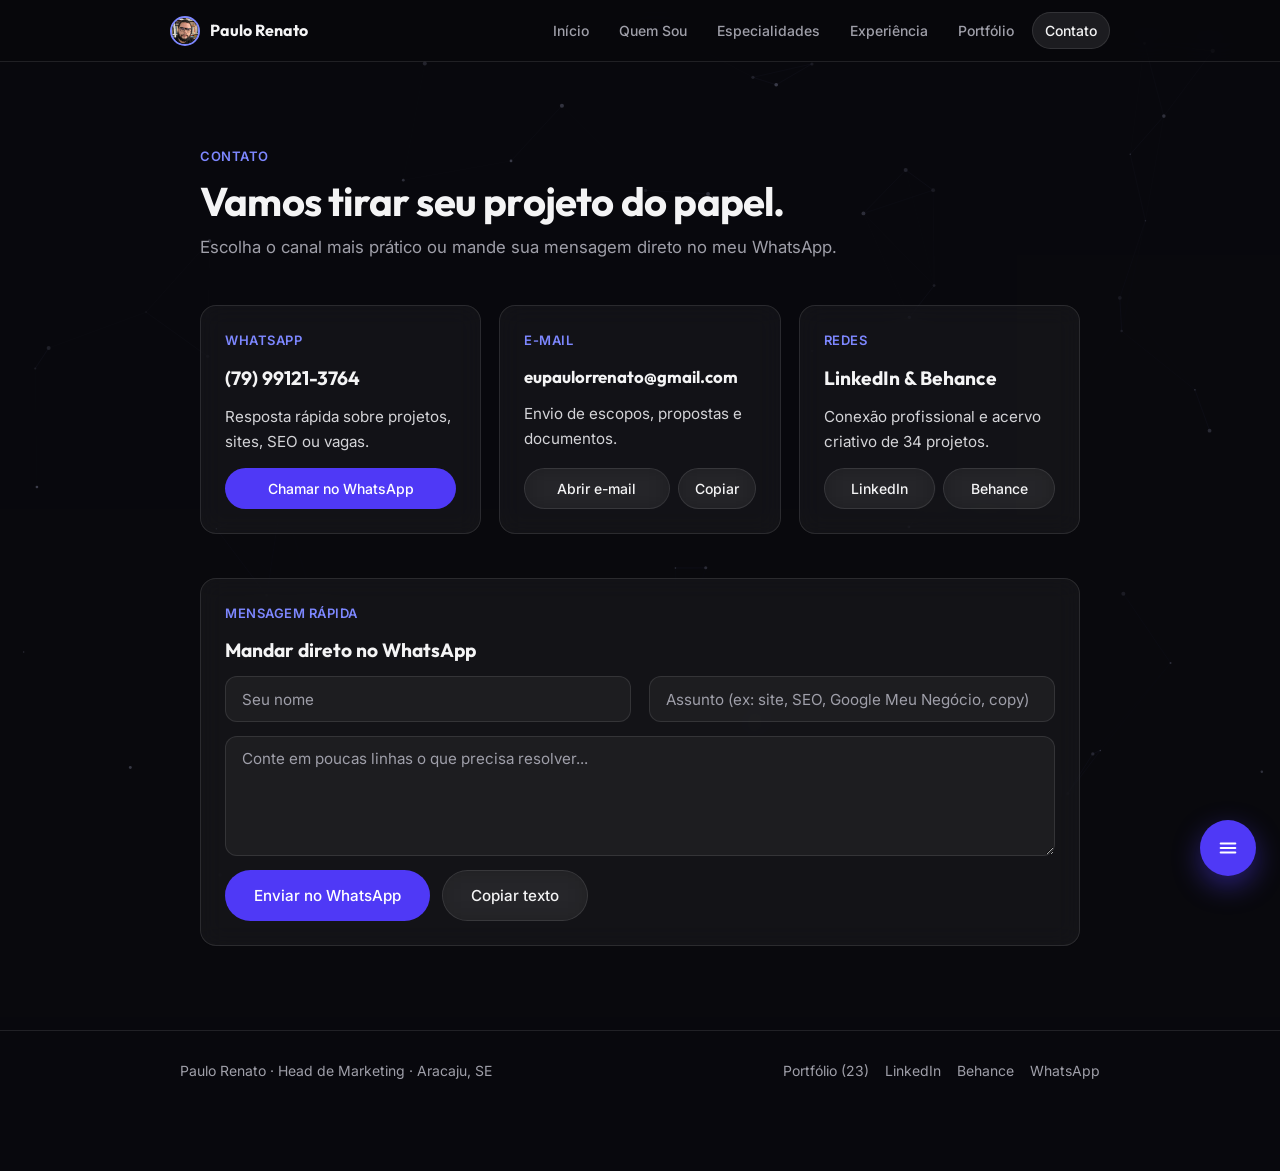
==== contato.html @ 4b86f22a "meu portfolio" ====
<!DOCTYPE html>
<html lang="pt-BR">
<head>
  <meta charset="UTF-8">
  <meta name="viewport" content="width=device-width, initial-scale=1.0">
  <title>Contato | Paulo Renato</title>
  <meta name="description" content="Canais diretos de contato de Paulo Renato: WhatsApp, e-mail, LinkedIn e Behance.">
  <link rel="preconnect" href="https://fonts.googleapis.com">
  <link rel="preconnect" href="https://fonts.gstatic.com" crossorigin>
  <link href="https://fonts.googleapis.com/css2?family=Inter:wght@400;500;600&family=Outfit:wght@600;700;800&display=swap" rel="stylesheet">
  <link rel="stylesheet" href="css/styles.css">
  <script>if(localStorage.getItem('pr_site_theme')==='light')document.documentElement.dataset.theme='light';</script>
</head>
<body data-page="contato">
  <div id="app-shell" class="app-shell">
    <main id="page-root"></main>
  </div>
  <script type="module" src="js/pages.js"></script>
</body>
</html>
---- css/styles.css ----
:root {
  --font-heading: 'Outfit', -apple-system, BlinkMacSystemFont, sans-serif;
  --font-sans: 'Inter', -apple-system, BlinkMacSystemFont, 'Segoe UI', sans-serif;

  /* Dark Theme (Default, inspired by heikkihellgren.dev) */
  --bg-canvas: #07070c;
  --bg-section: rgba(10, 10, 14, 0.72);
  --bg-nav: rgba(9, 9, 13, 0.76);
  --bg-card: rgba(255, 255, 255, 0.045);
  --bg-card-hover: rgba(255, 255, 255, 0.085);
  --bg-pill: rgba(24, 24, 27, 0.86);
  --border: rgba(255, 255, 255, 0.1);
  --border-hover: rgba(255, 255, 255, 0.22);
  --text-primary: #f4f4f5;
  --text-body: #d4d4d8;
  --text-muted: #9f9fa9;
  --accent-indigo: #7d87ff;
  --accent-purple: #c07eff;
  --accent-pink: #fb64b6;
  --accent-emerald: #00d294;
  --fab-closed: #4f39f6;
  --fab-open: #fb2c36;
  --ring-border: #18181b;
  --shadow-glow: 0 0 24px rgba(99, 102, 241, 0.28);
  --gradient-brand: linear-gradient(90deg, #7d87ff 0%, #c07eff 50%, #fb64b6 100%);
}

html[data-theme="light"] {
  --bg-canvas: #fafafa;
  --bg-section: rgba(244, 244, 246, 0.82);
  --bg-nav: rgba(250, 250, 252, 0.88);
  --bg-card: rgba(255, 255, 255, 0.88);
  --bg-card-hover: #ffffff;
  --bg-pill: rgba(255, 255, 255, 0.94);
  --border: #e4e4e7;
  --border-hover: #c4c4cc;
  --text-primary: #18181b;
  --text-body: #3f3f46;
  --text-muted: #52525c;
  --accent-indigo: #4f39f6;
  --accent-purple: #9810fa;
  --accent-pink: #e30076;
  --accent-emerald: #00a544;
  --ring-border: #ffffff;
  --shadow-glow: 0 8px 28px rgba(79, 57, 246, 0.14);
  --gradient-brand: linear-gradient(90deg, #4f39f6 0%, #9810fa 50%, #e30076 100%);
}

*,
*::before,
*::after {
  box-sizing: border-box;
}

html {
  scroll-behavior: smooth;
}

html,
body {
  margin: 0;
  padding: 0;
  background-color: var(--bg-canvas);
  color: var(--text-primary);
  font-family: var(--font-sans);
  font-size: 16px;
  font-weight: 400;
  line-height: 1.65;
  -webkit-font-smoothing: antialiased;
  -moz-osx-font-smoothing: grayscale;
  overflow-x: hidden;
  transition: background-color 0.25s ease, color 0.25s ease;
}

h1, h2, h3, h4, p, ul, ol {
  margin: 0;
}

a {
  color: inherit;
  text-decoration: none;
}

img {
  display: block;
  max-width: 100%;
}

button,
input,
textarea,
select {
  font-family: var(--font-sans);
}

a:focus-visible,
button:focus-visible,
input:focus-visible,
textarea:focus-visible,
select:focus-visible {
  outline: 2px solid var(--accent-indigo);
  outline-offset: 2px;
}

/* =========================================================
   STARFIELD CANVAS BACKGROUND
   ========================================================= */
#starfield-canvas {
  position: fixed;
  inset: 0;
  width: 100%;
  height: 100%;
  z-index: 0;
  pointer-events: none;
  transition: opacity 0.45s ease;
}

body.focus-mode #starfield-canvas {
  opacity: 0;
}

.app-shell {
  position: relative;
  z-index: 1;
  min-height: 100svh;
  display: flex;
  flex-direction: column;
}

/* =========================================================
   SUBPAGE MINIMAL HEADER
   ========================================================= */
.subpage-header {
  position: sticky;
  top: 0;
  z-index: 40;
  background: var(--bg-nav);
  backdrop-filter: blur(14px);
  -webkit-backdrop-filter: blur(14px);
  border-bottom: 1px solid var(--border);
}

.subpage-header-inner {
  max-width: 980px;
  margin: 0 auto;
  padding: 12px 20px;
  display: flex;
  align-items: center;
  justify-content: space-between;
  gap: 16px;
}

.brand-chip {
  display: inline-flex;
  align-items: center;
  gap: 10px;
  font-family: var(--font-heading);
  font-weight: 700;
  font-size: 1rem;
  color: var(--text-primary);
}

.brand-chip-img {
  width: 30px;
  height: 30px;
  border-radius: 9999px;
  object-fit: cover;
  object-position: center 18%;
  border: 2px solid var(--accent-indigo);
}

.top-links {
  display: flex;
  align-items: center;
  gap: 6px;
}

.top-link {
  padding: 6px 12px;
  border-radius: 9999px;
  font-size: 0.875rem;
  font-weight: 500;
  color: var(--text-muted);
  transition: color 0.15s ease, background-color 0.15s ease;
}

.top-link:hover {
  color: var(--text-primary);
  background: var(--bg-card);
}

.top-link.is-active {
  color: var(--text-primary);
  background: var(--bg-card-hover);
  border: 1px solid var(--border);
}

.mobile-page-tag {
  display: none;
  font-size: 0.8125rem;
  font-weight: 500;
  color: var(--text-muted);
  padding: 4px 10px;
  border-radius: 9999px;
  border: 1px solid var(--border);
  background: var(--bg-card);
}

@media (max-width: 859px) {
  .top-links {
    display: none;
  }
  .mobile-page-tag {
    display: inline-flex;
    align-items: center;
  }
}

/* =========================================================
   HERO (Mirroring heikkihellgren.dev)
   ========================================================= */
.hero-stage {
  min-height: calc(100svh - 62px);
  display: flex;
  flex-direction: column;
  align-items: center;
  justify-content: center;
  text-align: center;
  padding: 32px 20px;
}

.portrait-wrap {
  position: relative;
  width: 152px;
  height: 152px;
  margin-bottom: 28px;
}

.portrait-glow {
  position: absolute;
  inset: -6px;
  border-radius: 9999px;
  background: linear-gradient(135deg, var(--accent-indigo), var(--accent-purple), var(--accent-pink));
  filter: blur(20px);
  opacity: 0.62;
  transition: opacity 0.4s ease, transform 0.4s ease;
  z-index: 0;
}

.portrait-wrap:hover .portrait-glow {
  opacity: 0.9;
  transform: scale(1.04);
}

.portrait-img {
  position: relative;
  z-index: 1;
  width: 100%;
  height: 100%;
  border-radius: 9999px;
  object-fit: cover;
  object-position: center 18%;
  border: 4px solid var(--ring-border);
  box-shadow: 0 20px 50px rgba(0, 0, 0, 0.5);
  transition: transform 0.4s ease;
}

.portrait-wrap:hover .portrait-img {
  transform: scale(1.02);
}

.hero-h1 {
  font-family: var(--font-heading);
  font-size: clamp(2.35rem, 6.2vw, 4.5rem);
  font-weight: 700;
  line-height: 1.06;
  letter-spacing: -0.025em;
  color: var(--text-primary);
  margin-bottom: 18px;
}

.gradient-text {
  background: var(--gradient-brand);
  -webkit-background-clip: text;
  background-clip: text;
  color: transparent;
}

.typing-line {
  font-size: clamp(1.08rem, 2.5vw, 1.45rem);
  font-weight: 500;
  color: var(--text-muted);
  margin-bottom: 34px;
  min-height: 2em;
}

.typing-word {
  color: var(--accent-indigo);
  font-weight: 600;
}

.typing-cursor {
  display: inline-block;
  margin-left: 2px;
  color: var(--accent-purple);
  animation: blink-cursor 0.9s steps(2, start) infinite;
}

@keyframes blink-cursor {
  to { opacity: 0; }
}

.hero-ctas {
  display: flex;
  flex-wrap: wrap;
  align-items: center;
  justify-content: center;
  gap: 14px;
}

/* =========================================================
   PILL BUTTONS & STATUS BADGE
   ========================================================= */
.pill-btn {
  display: inline-flex;
  align-items: center;
  justify-content: center;
  gap: 10px;
  min-height: 48px;
  padding: 12px 28px;
  border-radius: 9999px;
  background: var(--bg-card);
  backdrop-filter: blur(12px);
  -webkit-backdrop-filter: blur(12px);
  border: 1px solid var(--border);
  color: var(--text-primary);
  font-size: 0.95rem;
  font-weight: 500;
  cursor: pointer;
  transition: transform 0.18s ease, background-color 0.18s ease, border-color 0.18s ease, box-shadow 0.18s ease;
}

.pill-btn:hover {
  background: var(--bg-card-hover);
  border-color: var(--border-hover);
  transform: scale(1.03);
  box-shadow: var(--shadow-glow);
}

.pill-btn--secondary {
  background: rgba(24, 24, 27, 0.55);
  color: var(--text-body);
}

html[data-theme="light"] .pill-btn--secondary {
  background: rgba(255, 255, 255, 0.85);
}

.pill-btn--accent {
  background: var(--fab-closed);
  border-color: transparent;
  color: #ffffff;
}

.pill-btn--accent:hover {
  background: #432dd7;
  color: #ffffff;
}

.pill-btn--sm {
  min-height: 38px;
  padding: 8px 16px;
  font-size: 0.875rem;
}

.status-pill {
  margin-top: 32px;
  display: inline-flex;
  align-items: center;
  gap: 10px;
  padding: 8px 18px;
  border-radius: 9999px;
  background: var(--bg-card);
  border: 1px solid var(--border);
  font-size: 0.875rem;
  color: var(--text-muted);
}

.status-dot {
  position: relative;
  width: 8px;
  height: 8px;
  border-radius: 9999px;
  background: var(--accent-emerald);
  flex-shrink: 0;
}

.status-dot::after {
  content: "";
  position: absolute;
  inset: 0;
  border-radius: 9999px;
  background: var(--accent-emerald);
  animation: ping-dot 1.8s cubic-bezier(0, 0, 0.2, 1) infinite;
}

@keyframes ping-dot {
  75%, 100% {
    transform: scale(2.4);
    opacity: 0;
  }
}

/* =========================================================
   SECTIONS & GLASS CARDS
   ========================================================= */
.content-backdrop {
  background: var(--bg-section);
  border-top: 1px solid var(--border);
}

.container {
  max-width: 920px;
  margin: 0 auto;
  padding: clamp(44px, 7vw, 84px) 20px;
  display: flex;
  flex-direction: column;
  gap: 44px;
}

.container--wide {
  max-width: 980px;
}

.section-head {
  display: flex;
  flex-direction: column;
  gap: 10px;
}

.section-eyebrow {
  display: inline-flex;
  align-items: center;
  gap: 8px;
  font-size: 0.8125rem;
  font-weight: 600;
  letter-spacing: 0.04em;
  text-transform: uppercase;
  color: var(--accent-indigo);
}

.section-title {
  font-family: var(--font-heading);
  font-size: clamp(1.75rem, 3.6vw, 2.5rem);
  font-weight: 700;
  line-height: 1.15;
  letter-spacing: -0.02em;
  color: var(--text-primary);
}

.section-lead {
  font-size: 1.05rem;
  color: var(--text-muted);
  max-width: 68ch;
}

.glass-card {
  background: var(--bg-card);
  backdrop-filter: blur(12px);
  -webkit-backdrop-filter: blur(12px);
  border: 1px solid var(--border);
  border-radius: 16px;
  padding: 24px;
  display: flex;
  flex-direction: column;
  gap: 14px;
  transition: border-color 0.2s ease, background-color 0.2s ease, box-shadow 0.2s ease;
}

.glass-card:hover {
  border-color: var(--border-hover);
  background: var(--bg-card-hover);
}

.grid-2 {
  display: grid;
  grid-template-columns: repeat(2, minmax(0, 1fr));
  gap: 18px;
}

.grid-3 {
  display: grid;
  grid-template-columns: repeat(3, minmax(0, 1fr));
  gap: 18px;
}

@media (max-width: 767px) {
  .portrait-wrap {
    width: 126px;
    height: 126px;
    margin-bottom: 22px;
  }
  .grid-2,
  .grid-3 {
    grid-template-columns: 1fr;
  }
  .glass-card {
    padding: 20px;
  }
}

.card-title {
  font-family: var(--font-heading);
  font-size: 1.2rem;
  font-weight: 700;
  line-height: 1.25;
  color: var(--text-primary);
}

.card-text {
  font-size: 0.95rem;
  color: var(--text-body);
}

.tag-row {
  display: flex;
  flex-wrap: wrap;
  gap: 8px;
}

.tag-pill {
  display: inline-flex;
  align-items: center;
  padding: 4px 12px;
  border-radius: 9999px;
  font-size: 0.78rem;
  font-weight: 500;
  color: var(--text-body);
  background: var(--bg-card);
  border: 1px solid var(--border);
}

/* =========================================================
   TIMELINE (Experiência)
   ========================================================= */
.timeline {
  position: relative;
  display: flex;
  flex-direction: column;
  gap: 20px;
  padding-left: 24px;
  border-left: 1px solid var(--border);
}

.timeline-item {
  position: relative;
}

.timeline-dot {
  position: absolute;
  left: -30px;
  top: 26px;
  width: 11px;
  height: 11px;
  border-radius: 9999px;
  background: var(--accent-indigo);
  border: 2px solid var(--bg-canvas);
  box-shadow: 0 0 12px rgba(125, 135, 255, 0.7);
}

.clean-list {
  list-style: none;
  padding: 0;
  display: flex;
  flex-direction: column;
  gap: 8px;
}

.clean-list li {
  position: relative;
  padding-left: 16px;
  color: var(--text-body);
  font-size: 0.9375rem;
}

.clean-list li::before {
  content: "";
  position: absolute;
  left: 0;
  top: 10px;
  width: 6px;
  height: 6px;
  border-radius: 9999px;
  background: var(--accent-purple);
}

/* =========================================================
   PORTFÓLIO BUTTONS (23 links diretos do Lnk.Bio)
   ========================================================= */
.filter-pills {
  display: flex;
  flex-wrap: wrap;
  gap: 8px;
}

.filter-pill {
  padding: 8px 16px;
  min-height: 40px;
  border-radius: 9999px;
  border: 1px solid var(--border);
  background: var(--bg-card);
  color: var(--text-muted);
  font-size: 0.875rem;
  font-weight: 500;
  cursor: pointer;
  transition: all 0.16s ease;
}

.filter-pill:hover {
  color: var(--text-primary);
  border-color: var(--border-hover);
}

.filter-pill.is-active {
  background: var(--fab-closed);
  border-color: var(--fab-closed);
  color: #ffffff;
}

.portfolio-links-grid {
  display: grid;
  grid-template-columns: repeat(2, minmax(0, 1fr));
  gap: 14px;
}

@media (max-width: 767px) {
  .portfolio-links-grid {
    grid-template-columns: 1fr;
  }
}

.portfolio-link-btn {
  display: flex;
  align-items: center;
  justify-content: space-between;
  gap: 14px;
  min-height: 68px;
  padding: 16px 20px;
  border-radius: 16px;
  background: var(--bg-card);
  backdrop-filter: blur(12px);
  -webkit-backdrop-filter: blur(12px);
  border: 1px solid var(--border);
  color: var(--text-primary);
  transition: transform 0.16s ease, border-color 0.16s ease, background-color 0.16s ease, box-shadow 0.16s ease;
}

.portfolio-link-btn:hover {
  transform: translateY(-2px);
  background: var(--bg-card-hover);
  border-color: var(--accent-indigo);
  box-shadow: var(--shadow-glow);
}

.portfolio-link-info {
  display: flex;
  flex-direction: column;
  gap: 4px;
  min-width: 0;
}

.portfolio-link-title {
  font-family: var(--font-heading);
  font-size: 0.98rem;
  font-weight: 600;
  line-height: 1.3;
  color: var(--text-primary);
}

.portfolio-link-meta {
  font-size: 0.8rem;
  color: var(--text-muted);
}

.portfolio-link-arrow {
  width: 36px;
  height: 36px;
  border-radius: 9999px;
  background: var(--bg-card);
  border: 1px solid var(--border);
  display: inline-flex;
  align-items: center;
  justify-content: center;
  color: var(--accent-indigo);
  flex-shrink: 0;
}

.portfolio-link-btn:hover .portfolio-link-arrow {
  background: var(--fab-closed);
  border-color: var(--fab-closed);
  color: #ffffff;
}

/* =========================================================
   FORMS & QUOTE BOX
   ========================================================= */
.input-field,
.textarea-field {
  width: 100%;
  padding: 12px 16px;
  border-radius: 12px;
  background: var(--bg-card);
  border: 1px solid var(--border);
  color: var(--text-primary);
  font-size: 0.95rem;
  min-height: 46px;
}

.input-field::placeholder,
.textarea-field::placeholder {
  color: var(--text-muted);
}

.textarea-field {
  min-height: 120px;
  resize: vertical;
}

.quote-box {
  padding: 18px 20px;
  border-radius: 12px;
  background: var(--bg-card);
  border: 1px solid var(--border);
  border-left: 3px solid var(--accent-indigo);
  white-space: pre-line;
  font-size: 0.92rem;
  color: var(--text-body);
}

/* =========================================================
   FLOATING NAVIGATION FAB (Exact mirror of heikkihellgren.dev)
   ========================================================= */
.fab-root {
  position: fixed;
  right: 24px;
  bottom: 24px;
  z-index: 60;
  display: flex;
  flex-direction: column;
  align-items: flex-end;
  gap: 10px;
}

.fab-menu {
  display: none;
  flex-direction: column;
  align-items: flex-end;
  gap: 8px;
  max-height: calc(100svh - 108px);
  overflow-y: auto;
  padding: 4px;
}

.fab-menu.is-open {
  display: flex;
}

.fab-pill {
  display: inline-flex;
  align-items: center;
  gap: 10px;
  padding: 9px 16px;
  border-radius: 9999px;
  background: var(--bg-pill);
  backdrop-filter: blur(16px);
  -webkit-backdrop-filter: blur(16px);
  border: 1px solid var(--border);
  color: var(--text-primary);
  font-size: 0.875rem;
  font-weight: 500;
  cursor: pointer;
  white-space: nowrap;
  box-shadow: 0 8px 24px rgba(0, 0, 0, 0.28);
  transition: transform 0.14s ease, border-color 0.14s ease;
}

.fab-pill:hover {
  transform: translateX(-2px);
  border-color: var(--accent-indigo);
}

.fab-pill.is-active {
  border-color: var(--accent-indigo);
  color: var(--accent-indigo);
}

.fab-pill--utility {
  font-size: 0.78rem;
  letter-spacing: 0.05em;
  text-transform: uppercase;
  color: var(--text-muted);
}

.fab-divider {
  width: 140px;
  height: 1px;
  background: var(--border);
  margin: 2px 0;
}

.fab-trigger {
  width: 56px;
  height: 56px;
  border-radius: 9999px;
  border: none;
  background: var(--fab-closed);
  color: #ffffff;
  display: inline-flex;
  align-items: center;
  justify-content: center;
  cursor: pointer;
  box-shadow: 0 10px 28px rgba(79, 57, 246, 0.45);
  transition: background-color 0.2s ease, transform 0.16s ease;
}

.fab-trigger:hover {
  transform: scale(1.05);
}

.fab-trigger.is-open {
  background: var(--fab-open);
  box-shadow: 0 10px 28px rgba(251, 44, 54, 0.42);
}

@media (max-width: 520px) {
  .fab-root {
    right: 16px;
    bottom: 16px;
  }
  .fab-pill {
    padding: 8px 14px;
    font-size: 0.8125rem;
  }
}

/* =========================================================
   FOOTER & TOAST
   ========================================================= */
.site-footer {
  margin-top: auto;
  border-top: 1px solid var(--border);
  background: var(--bg-section);
  padding: 28px 20px 88px 20px;
}

.footer-inner {
  max-width: 920px;
  margin: 0 auto;
  display: flex;
  flex-wrap: wrap;
  align-items: center;
  justify-content: space-between;
  gap: 16px;
  color: var(--text-muted);
  font-size: 0.875rem;
}

.footer-links {
  display: flex;
  flex-wrap: wrap;
  gap: 16px;
}

.footer-links a:hover {
  color: var(--text-primary);
}

.toast {
  position: fixed;
  left: 50%;
  bottom: 28px;
  transform: translateX(-50%);
  z-index: 80;
  padding: 10px 18px;
  border-radius: 9999px;
  background: var(--bg-pill);
  border: 1px solid var(--accent-emerald);
  color: var(--text-primary);
  font-size: 0.875rem;
  font-weight: 500;
  box-shadow: 0 10px 30px rgba(0, 0, 0, 0.35);
}
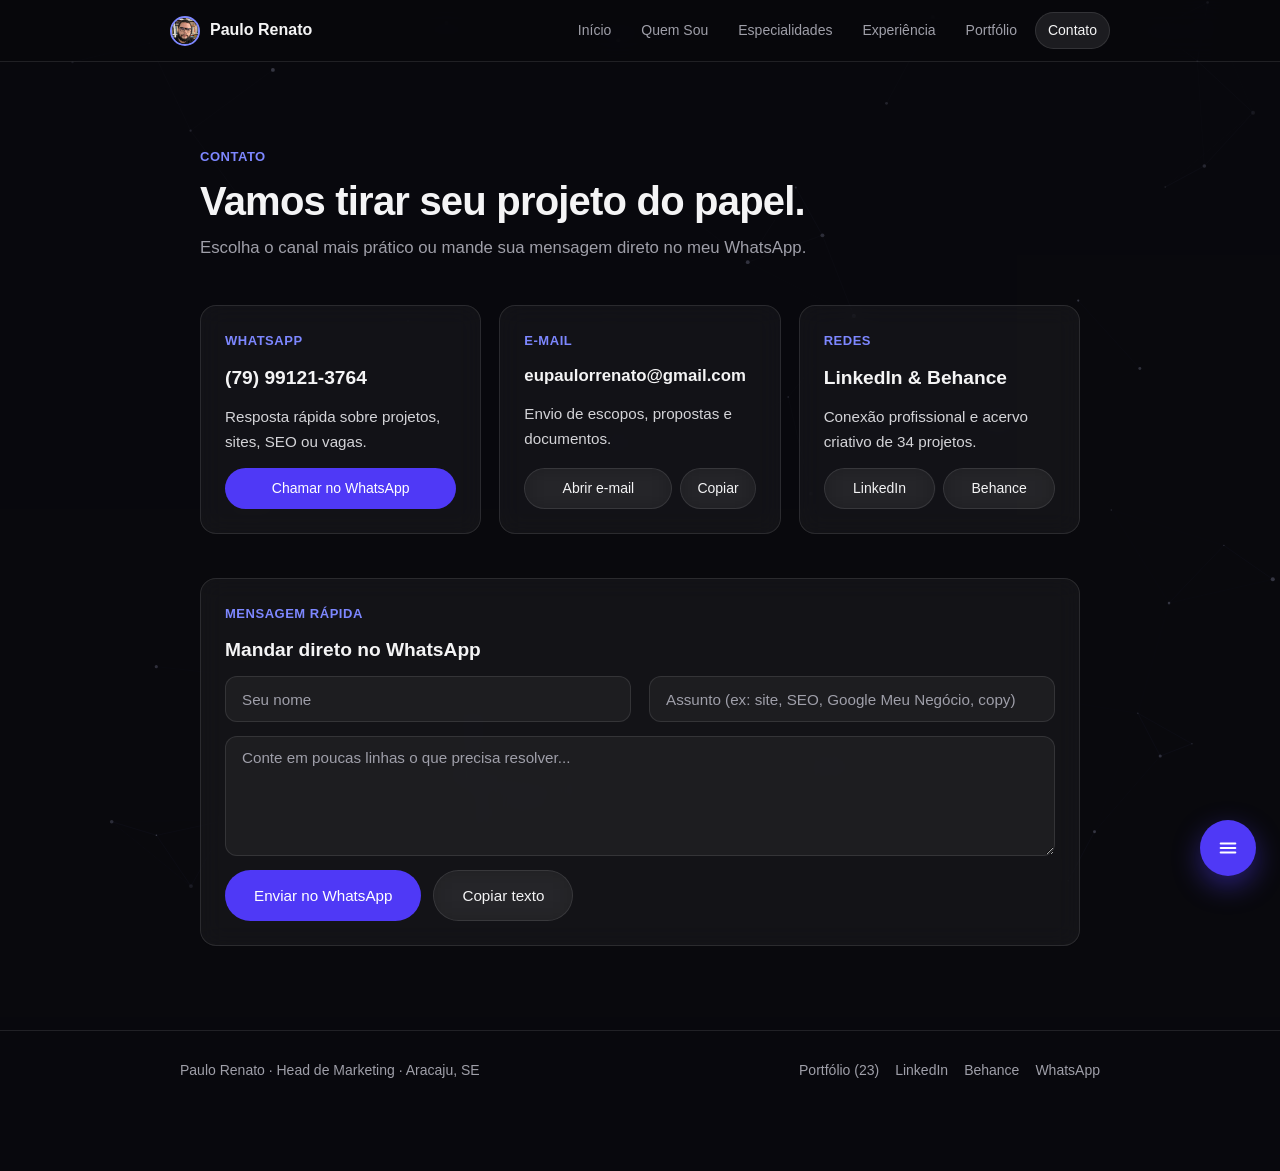
==== commit 39e97127: "Add files via upload" ====
--- a/contato.html
+++ b/contato.html
@@ -7,9 +7,8 @@
   <meta name="description" content="Canais diretos de contato de Paulo Renato: WhatsApp, e-mail, LinkedIn e Behance.">
   <link rel="preconnect" href="https://fonts.googleapis.com">
   <link rel="preconnect" href="https://fonts.gstatic.com" crossorigin>
-  <link href="https://fonts.googleapis.com/css2?family=Inter:wght@400;500;600&family=Outfit:wght@600;700;800&display=swap" rel="stylesheet">
+  <link href="https://fonts.googleapis.com/css2?family=Inter+Tight:ital,wght@0,300;0,400;0,500;0,600;0,700;1,300;1,400&display=swap" rel="stylesheet">
   <link rel="stylesheet" href="css/styles.css">
-  <script>if(localStorage.getItem('pr_site_theme')==='light')document.documentElement.dataset.theme='light';</script>
 </head>
 <body data-page="contato">
   <div id="app-shell" class="app-shell">
--- a/css/styles.css
+++ b/css/styles.css
@@ -890,3 +890,92 @@
   font-weight: 500;
   box-shadow: 0 10px 30px rgba(0, 0, 0, 0.35);
 }
+
+/* =========================================================
+   HOME CAROUSELS
+   ========================================================= */
+.carousel-header {
+  display: flex;
+  align-items: flex-end;
+  justify-content: space-between;
+  gap: 16px;
+  flex-wrap: wrap;
+}
+
+.carousel-controls {
+  display: flex;
+  align-items: center;
+  gap: 10px;
+}
+
+.carousel-btn {
+  width: 44px;
+  height: 44px;
+  border-radius: 9999px;
+  background: var(--bg-card);
+  border: 1px solid var(--border);
+  color: var(--text-primary);
+  display: inline-flex;
+  align-items: center;
+  justify-content: center;
+  cursor: pointer;
+  transition: border-color 0.16s ease, background-color 0.16s ease, box-shadow 0.16s ease, transform 0.14s ease;
+}
+
+.carousel-btn:hover {
+  border-color: var(--accent-indigo);
+  background: var(--bg-card-hover);
+  box-shadow: var(--shadow-glow);
+  transform: scale(1.04);
+}
+
+.carousel-counter {
+  font-size: 0.8125rem;
+  font-weight: 500;
+  color: var(--text-muted);
+  min-width: 52px;
+  text-align: center;
+}
+
+.carousel-track {
+  display: flex;
+  gap: 18px;
+  overflow-x: auto;
+  scroll-snap-type: x mandatory;
+  scroll-behavior: smooth;
+  padding: 4px 2px 10px 2px;
+  scrollbar-width: none;
+  -ms-overflow-style: none;
+}
+
+.carousel-track::-webkit-scrollbar {
+  display: none;
+}
+
+.carousel-track--specialties .glass-card {
+  flex: 0 0 calc((100% - 36px) / 3);
+  scroll-snap-align: start;
+}
+
+.carousel-track--portfolio .portfolio-link-btn {
+  flex: 0 0 calc((100% - 18px) / 2);
+  scroll-snap-align: start;
+}
+
+@media (max-width: 859px) {
+  .carousel-track--specialties .glass-card {
+    flex: 0 0 calc((100% - 18px) / 2);
+  }
+}
+
+@media (max-width: 599px) {
+  .carousel-track--specialties .glass-card {
+    flex: 0 0 86%;
+  }
+}
+
+@media (max-width: 767px) {
+  .carousel-track--portfolio .portfolio-link-btn {
+    flex: 0 0 88%;
+  }
+}
